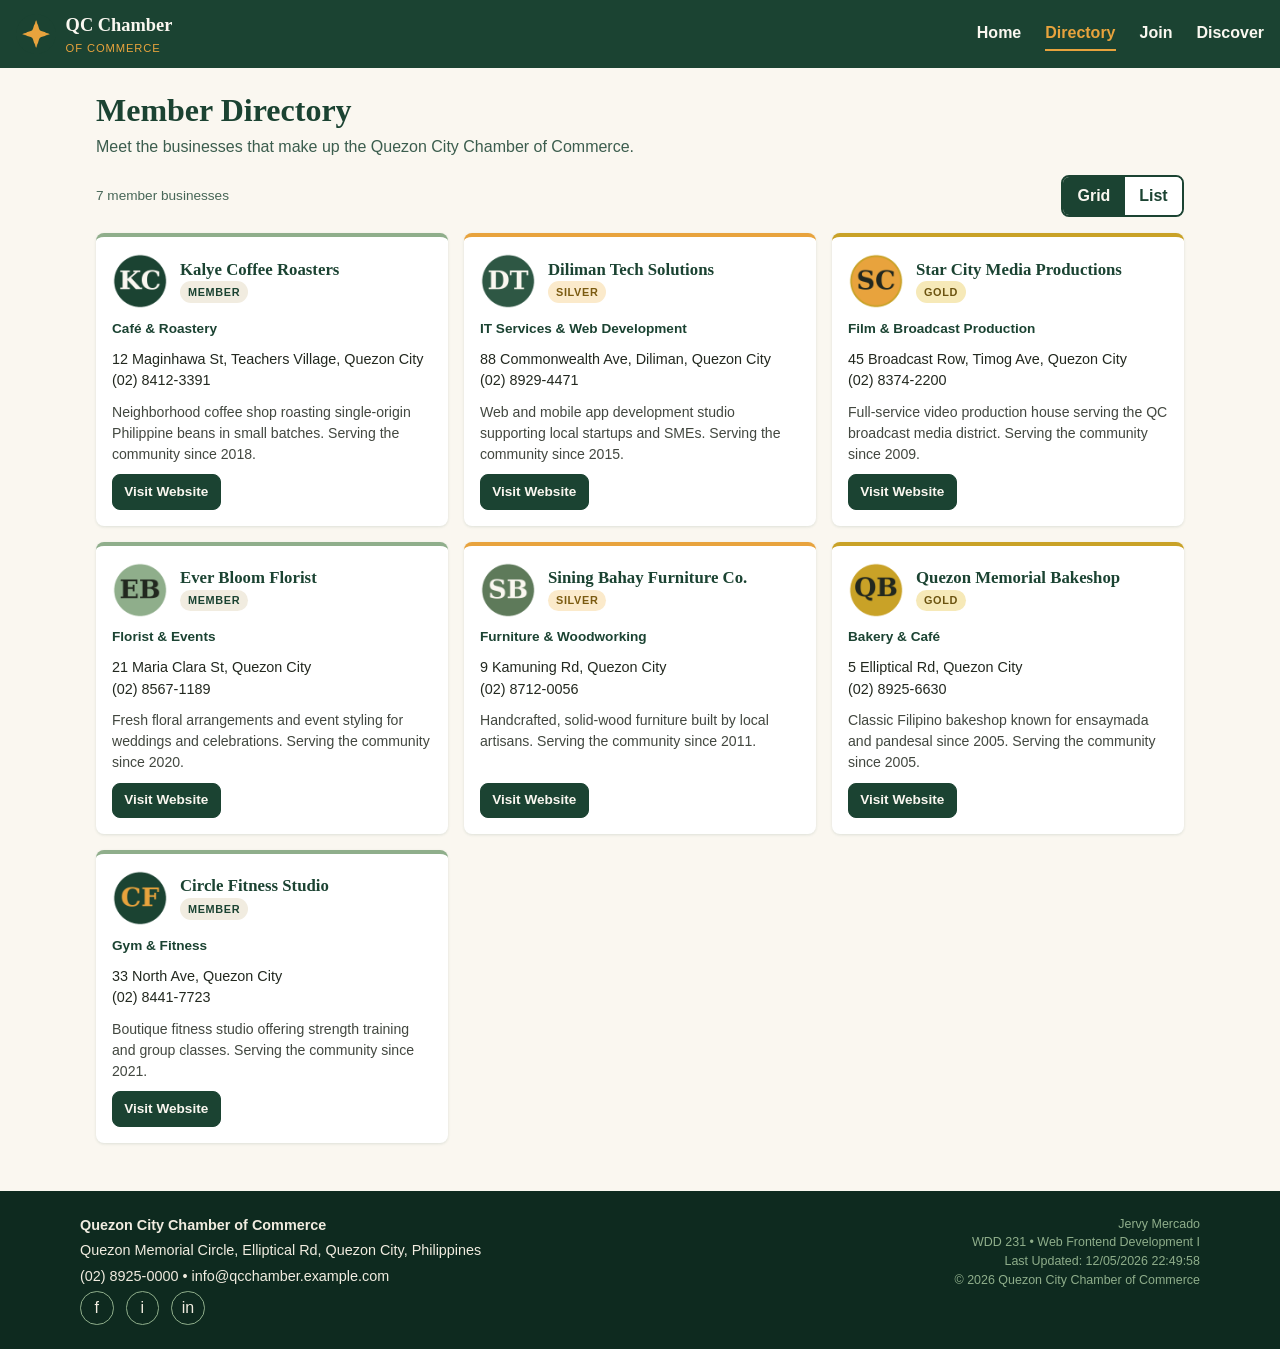
==== chamber/directory.html @ 5184ff25 "Completed week 2 assignment, chamber directory page" ====
<!DOCTYPE html>
<html lang="en">

<head>
  <meta charset="UTF-8" />
  <meta name="viewport" content="width=device-width, initial-scale=1.0" />

  <title>Directory | Quezon City Chamber of Commerce</title>
  <meta name="description"
    content="Browse member businesses of the Quezon City Chamber of Commerce, from neighborhood cafes to the city's media and broadcast production houses." />
  <meta name="author" content="Jervy Mercado" />

  <!-- Favicon -->
  <link rel="icon" type="image/png" href="images/favicon.png" />

  <!-- Facebook / Open Graph meta -->
  <meta property="og:title" content="Quezon City Chamber of Commerce - Directory" />
  <meta property="og:description" content="Browse member businesses of the Quezon City Chamber of Commerce." />
  <meta property="og:image" content="https://jervymercado.github.io/wdd231/chamber/images/og-chamber-directory.png" />
  <meta property="og:url" content="https://jervymercado.github.io/wdd231/chamber/directory.html" />
  <meta property="og:type" content="website" />

  <!-- CSS: normalize first, then small, then larger -->
  <link rel="stylesheet" href="css/normalize.css" />
  <link rel="stylesheet" href="css/small.css" />
  <link rel="stylesheet" href="css/larger.css" />

  <script src="js/directory.js" defer></script>
</head>

<body>

  <header class="site-header">
    <div class="header-flex">
      <div class="brand">
        <img src="images/favicon.png" alt="Quezon City Chamber of Commerce logo" width="40" height="40" />
        <p class="brand-text">
          QC Chamber
          <span>of Commerce</span>
        </p>
      </div>

      <button id="navToggle" class="nav-toggle" aria-expanded="false" aria-controls="primaryNav"
        aria-label="Toggle navigation menu">
        &#9776;
      </button>

      <nav class="primary-nav" id="primaryNav">
        <ul>
          <li><a href="index.html">Home</a></li>
          <li><a href="directory.html" aria-current="page">Directory</a></li>
          <li><a href="join.html">Join</a></li>
          <li><a href="discover.html">Discover</a></li>
        </ul>
      </nav>
    </div>
  </header>

  <main>
    <section class="page-intro">
      <h1>Member Directory</h1>
      <p>Meet the businesses that make up the Quezon City Chamber of Commerce.</p>
    </section>

    <div class="directory-controls">
      <p class="member-count" id="memberCount" aria-live="polite">Loading members&hellip;</p>
      <div class="view-toggle" role="group" aria-label="Choose directory layout">
        <button id="gridViewBtn" aria-pressed="true">Grid</button>
        <button id="listViewBtn" aria-pressed="false">List</button>
      </div>
    </div>

    <section class="directory-list" id="directoryList" aria-live="polite">
      <p>Loading member businesses&hellip;</p>
    </section>
  </main>

  <footer class="site-footer">
    <div class="footer-flex">
      <div class="footer-contact">
        <p><strong>Quezon City Chamber of Commerce</strong></p>
        <p>Quezon Memorial Circle, Elliptical Rd, Quezon City, Philippines</p>
        <p>(02) 8925-0000 &bull; info@qcchamber.example.com</p>
        <div class="footer-social">
          <a href="https://facebook.com" target="_blank" rel="noopener" aria-label="Facebook">f</a>
          <a href="https://instagram.com" target="_blank" rel="noopener" aria-label="Instagram">i</a>
          <a href="https://linkedin.com" target="_blank" rel="noopener" aria-label="LinkedIn">in</a>
        </div>
      </div>

      <div class="footer-meta">
        <p>Jervy Mercado</p>
        <p>WDD 231 &bull; Web Frontend Development I</p>
        <p id="lastModified"></p>
        <p>&copy; <span id="currentYear"></span> Quezon City Chamber of Commerce</p>
      </div>
    </div>
  </footer>

</body>

</html>
---- chamber/css/small.css ----
/* ==========================================================
   Quezon City Chamber of Commerce - base (mobile-first) styles
   Palette: forest green (civic parks) + amber/gold (broadcast &
   film district) - this pairing carries the site's whole identity.
   ========================================================== */

:root {
  --forest: #1b4332;
  --forest-dark: #12302270;
  --forest-deep: #0e2a1f;
  --amber: #e8a33d;
  --gold: #c9a227;
  --ivory: #faf7f0;
  --ivory-dim: #f1ece0;
  --ink: #22281f;
  --sage: #8fae8b;
  --white: #ffffff;

  --font-display: Georgia, "Times New Roman", serif;
  --font-body: "Segoe UI", Verdana, Arial, sans-serif;

  --radius: 0.5rem;
  --gap: 1rem;
}

body {
  font-family: var(--font-body);
  background-color: var(--ivory);
  color: var(--ink);
}

h1, h2, h3 {
  font-family: var(--font-display);
  color: var(--forest);
  line-height: 1.15;
}

/* ---------- Header ---------- */

.site-header {
  background-color: var(--forest);
  color: var(--ivory);
  padding: 0.75rem 1rem;
}

.site-header .header-flex {
  display: flex;
  align-items: center;
  justify-content: space-between;
  gap: 0.75rem;
  flex-wrap: wrap;
}

.site-header .brand {
  display: flex;
  align-items: center;
  gap: 0.6rem;
}

.site-header .brand img {
  width: 2.5rem;
  height: 2.5rem;
  border-radius: 50%;
}

.site-header .brand-text {
  font-family: var(--font-display);
  font-size: 1.15rem;
  font-weight: 700;
  color: var(--ivory);
}

.site-header .brand-text span {
  display: block;
  font-family: var(--font-body);
  font-size: 0.7rem;
  font-weight: 400;
  letter-spacing: 0.08em;
  text-transform: uppercase;
  color: var(--amber);
}

/* Hamburger toggle (simple text glyph, swapped between \2630 / \2715 in JS) */
.nav-toggle {
  width: 2.25rem;
  height: 2.25rem;
  font-size: 1.4rem;
  line-height: 1;
  color: var(--ivory);
}

.primary-nav {
  flex-basis: 100%;
  display: none;
}

.primary-nav.is-open {
  display: block;
}

.primary-nav ul {
  display: flex;
  flex-direction: column;
  border-top: 1px solid var(--forest-dark);
  margin-top: 0.75rem;
}

.primary-nav a {
  display: block;
  padding: 0.75rem 0.25rem;
  font-weight: 600;
  border-bottom: 1px solid var(--forest-dark);
}

.primary-nav a[aria-current="page"] {
  color: var(--amber);
}

/* ---------- Main / hero strip ---------- */

.page-intro {
  padding: 1.5rem 1rem 1rem;
  max-width: 70rem;
  margin: 0 auto;
}

.page-intro h1 {
  font-size: 1.6rem;
  margin-bottom: 0.35rem;
}

.page-intro p {
  color: var(--forest);
  opacity: 0.85;
}

/* ---------- View toggle + controls ---------- */

.directory-controls {
  max-width: 70rem;
  margin: 0 auto;
  padding: 0 1rem 1rem;
  display: flex;
  align-items: center;
  justify-content: space-between;
  gap: 0.75rem;
}

.view-toggle {
  display: flex;
  border: 2px solid var(--forest);
  border-radius: var(--radius);
  overflow: hidden;
}

.view-toggle button {
  padding: 0.45rem 0.9rem;
  font-weight: 600;
  color: var(--forest);
  background-color: var(--white);
}

.view-toggle button.active {
  background-color: var(--forest);
  color: var(--ivory);
}

.member-count {
  font-size: 0.85rem;
  color: var(--forest);
  opacity: 0.8;
}

/* ---------- Member cards ---------- */

.directory-list {
  max-width: 70rem;
  margin: 0 auto;
  padding: 0 1rem 3rem;
  display: grid;
  grid-template-columns: 1fr;
  gap: var(--gap);
}

.member-card {
  background-color: var(--white);
  border-radius: var(--radius);
  padding: 1rem;
  box-shadow: 0 1px 3px rgba(27, 67, 50, 0.12);
  display: flex;
  flex-direction: column;
  gap: 0.6rem;
  border-top: 4px solid var(--sage);
}

.member-card[data-tier="2"] {
  border-top-color: var(--amber);
}

.member-card[data-tier="3"] {
  border-top-color: var(--gold);
}

.member-card .card-top {
  display: flex;
  align-items: center;
  gap: 0.75rem;
}

.member-card img {
  width: 3.5rem;
  height: 3.5rem;
  border-radius: 50%;
  flex-shrink: 0;
}

.member-card h2 {
  font-size: 1.05rem;
}

.member-tier {
  display: inline-block;
  font-size: 0.68rem;
  font-weight: 700;
  letter-spacing: 0.06em;
  text-transform: uppercase;
  padding: 0.15rem 0.5rem;
  border-radius: 999px;
  background-color: var(--ivory-dim);
  color: var(--forest);
  width: fit-content;
}

.member-card[data-tier="2"] .member-tier {
  background-color: #fbeacb;
  color: #7a5a10;
}

.member-card[data-tier="3"] .member-tier {
  background-color: #f6e9b8;
  color: #6b5310;
}

.member-card address {
  font-style: normal;
  font-size: 0.9rem;
}

.member-card .category {
  font-size: 0.85rem;
  color: var(--forest);
  font-weight: 600;
}

.member-card .description {
  font-size: 0.88rem;
  opacity: 0.85;
}

.member-card .card-actions {
  margin-top: auto;
  display: flex;
  gap: 0.5rem;
  flex-wrap: wrap;
}

.member-card .card-actions a {
  font-size: 0.85rem;
  font-weight: 600;
  padding: 0.4rem 0.7rem;
  border-radius: var(--radius);
  border: 1px solid var(--forest);
  color: var(--forest);
}

.member-card .card-actions a.visit {
  background-color: var(--forest);
  color: var(--ivory);
  border-color: var(--forest);
}

/* ---------- List view ---------- */

.directory-list.is-list .member-card {
  flex-direction: row;
  align-items: center;
  flex-wrap: wrap;
  border-top: none;
  border-left: 4px solid var(--sage);
}

.directory-list.is-list .member-card[data-tier="2"] { border-left-color: var(--amber); }
.directory-list.is-list .member-card[data-tier="3"] { border-left-color: var(--gold); }

.directory-list.is-list .member-card .card-top {
  flex: 1 1 14rem;
}

.directory-list.is-list .member-card img {
  display: none;
}

.directory-list.is-list .member-card .description {
  display: none;
}

/* ---------- Footer ---------- */

.site-footer {
  background-color: var(--forest-deep);
  color: var(--ivory-dim);
  padding: 1.5rem 1rem;
}

.footer-flex {
  max-width: 70rem;
  margin: 0 auto;
  display: flex;
  flex-direction: column;
  gap: 1rem;
}

.footer-contact p {
  font-size: 0.9rem;
  margin-bottom: 0.25rem;
}

.footer-social {
  display: flex;
  gap: 0.75rem;
}

.footer-social a {
  width: 2.1rem;
  height: 2.1rem;
  display: flex;
  align-items: center;
  justify-content: center;
  border: 1px solid var(--sage);
  border-radius: 50%;
}

.footer-meta {
  font-size: 0.78rem;
  color: var(--sage);
  border-top: 1px solid var(--forest-dark);
  padding-top: 0.75rem;
}

/* Visually-hidden helper for accessible labels */
.sr-only {
  position: absolute;
  width: 1px;
  height: 1px;
  padding: 0;
  margin: -1px;
  overflow: hidden;
  clip: rect(0, 0, 0, 0);
  white-space: nowrap;
  border: 0;
}

/* focus visibility */
a:focus-visible,
button:focus-visible {
  outline: 3px solid var(--amber);
  outline-offset: 2px;
}
---- chamber/css/larger.css ----
/* ==========================================================
   Enhancements for wider viewports (tablet and up)
   ========================================================== */

@media (min-width: 40em) {
  .nav-toggle {
    display: none;
  }

  .primary-nav {
    display: block;
    flex-basis: auto;
  }

  .primary-nav ul {
    flex-direction: row;
    border-top: none;
    margin-top: 0;
    gap: 1.5rem;
  }

  .primary-nav a {
    padding: 0.25rem 0;
    border-bottom: none;
  }

  .primary-nav a[aria-current="page"] {
    border-bottom: 2px solid var(--amber);
  }

  .page-intro h1 {
    font-size: 2rem;
  }

  .directory-list {
    grid-template-columns: repeat(2, 1fr);
  }

  .footer-flex {
    flex-direction: row;
    justify-content: space-between;
    align-items: flex-start;
  }

  .footer-meta {
    border-top: none;
    padding-top: 0;
    text-align: right;
  }
}

@media (min-width: 60em) {
  .directory-list {
    grid-template-columns: repeat(3, 1fr);
  }

  .directory-list.is-list {
    grid-template-columns: 1fr;
  }
}
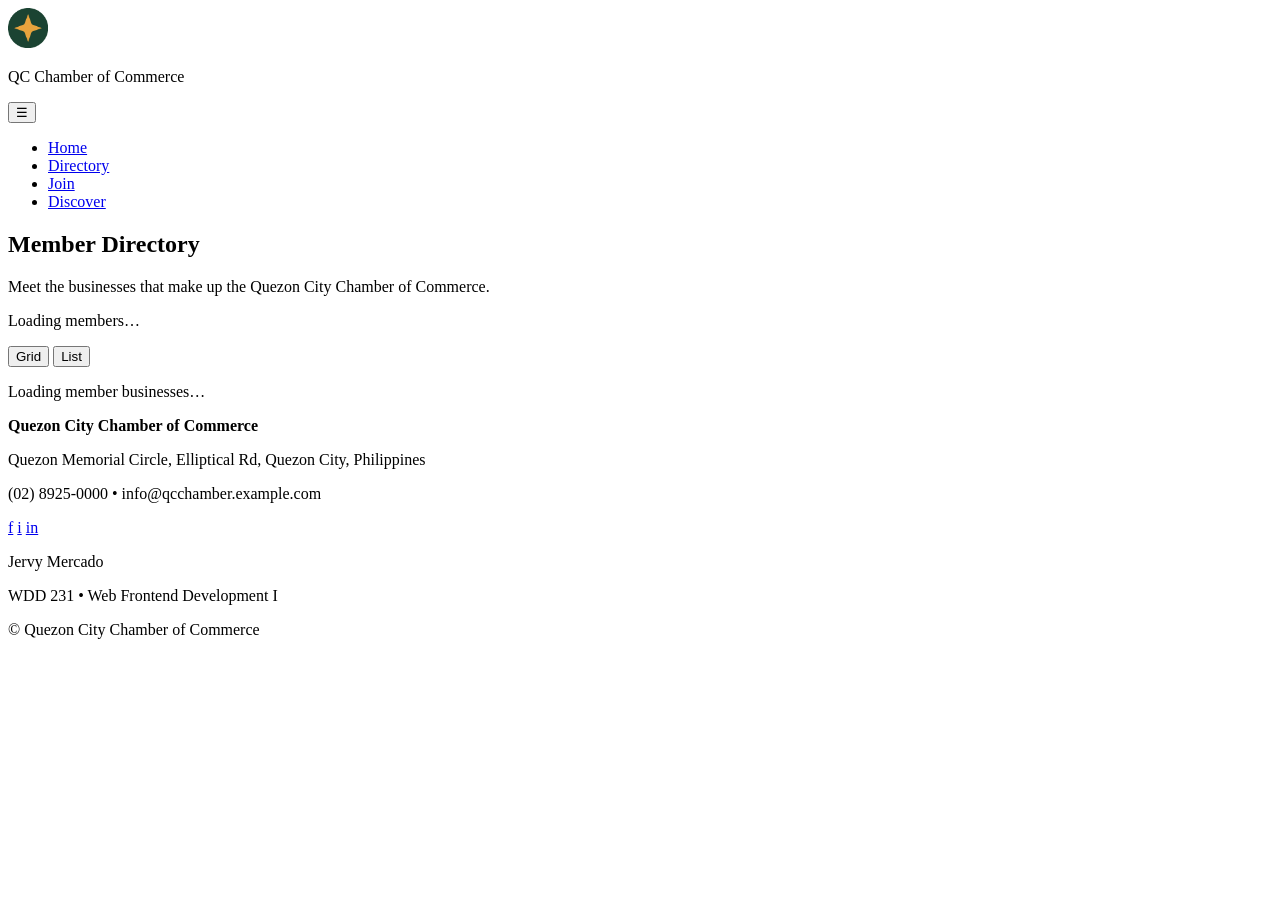
==== commit ba8ab4c3: "Add some changes" ====
--- a/chamber/directory.html
+++ b/chamber/directory.html
@@ -20,12 +20,18 @@
   <meta property="og:url" content="https://jervymercado.github.io/wdd231/chamber/directory.html" />
   <meta property="og:type" content="website" />
 
+  <!-- Fonts -->
+  <link rel="preconnect" href="https://fonts.googleapis.com">
+  <link rel="preconnect" href="https://fonts.gstatic.com" crossorigin>
+  <link href="https://fonts.googleapis.com/css2?family=Fraunces:wght@600;700&family=Inter:wght@400;600&display=swap"
+    rel="stylesheet">
+
   <!-- CSS: normalize first, then small, then larger -->
-  <link rel="stylesheet" href="css/normalize.css" />
-  <link rel="stylesheet" href="css/small.css" />
-  <link rel="stylesheet" href="css/larger.css" />
+  <link rel="stylesheet" href="styles/normalize.css" />
+  <link rel="stylesheet" href="styles/small.css" />
+  <link rel="stylesheet" href="styles/larger.css" />
 
-  <script src="js/directory.js" defer></script>
+  <script src="scripts/directory.js" defer></script>
 </head>
 
 <body>
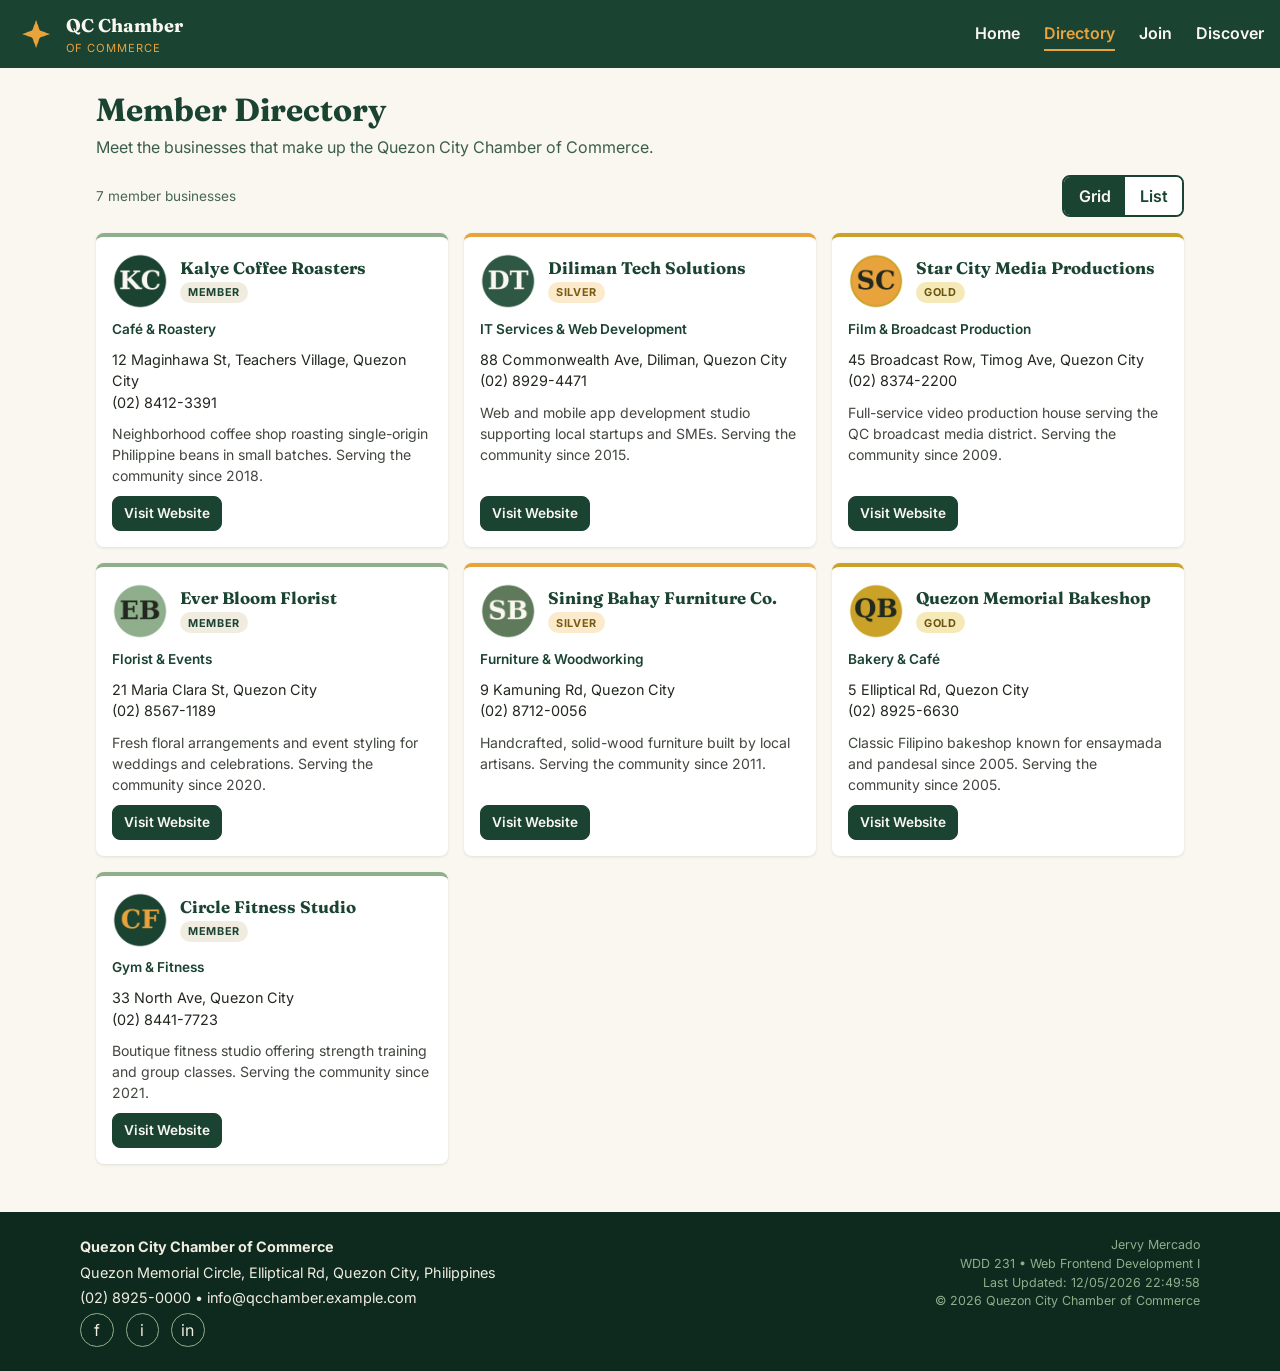
==== commit 28387b9b: "Add chamber home page" ====
--- a/chamber/directory.html
+++ b/chamber/directory.html
@@ -1,13 +1,11 @@
 <!DOCTYPE html>
 <html lang="en">
-
 <head>
   <meta charset="UTF-8" />
   <meta name="viewport" content="width=device-width, initial-scale=1.0" />
 
   <title>Directory | Quezon City Chamber of Commerce</title>
-  <meta name="description"
-    content="Browse member businesses of the Quezon City Chamber of Commerce, from neighborhood cafes to the city's media and broadcast production houses." />
+  <meta name="description" content="Browse member businesses of the Quezon City Chamber of Commerce, from neighborhood cafes to the city's media and broadcast production houses." />
   <meta name="author" content="Jervy Mercado" />
 
   <!-- Favicon -->
@@ -23,17 +21,16 @@
   <!-- Fonts -->
   <link rel="preconnect" href="https://fonts.googleapis.com">
   <link rel="preconnect" href="https://fonts.gstatic.com" crossorigin>
-  <link href="https://fonts.googleapis.com/css2?family=Fraunces:wght@600;700&family=Inter:wght@400;600&display=swap"
-    rel="stylesheet">
+  <link href="https://fonts.googleapis.com/css2?family=Fraunces:wght@600;700&family=Inter:wght@400;600&display=swap" rel="stylesheet">
 
   <!-- CSS: normalize first, then small, then larger -->
   <link rel="stylesheet" href="styles/normalize.css" />
   <link rel="stylesheet" href="styles/small.css" />
   <link rel="stylesheet" href="styles/larger.css" />
 
+  <script src="scripts/common.js" defer></script>
   <script src="scripts/directory.js" defer></script>
 </head>
-
 <body>
 
   <header class="site-header">
@@ -46,8 +43,7 @@
         </p>
       </div>
 
-      <button id="navToggle" class="nav-toggle" aria-expanded="false" aria-controls="primaryNav"
-        aria-label="Toggle navigation menu">
+      <button id="navToggle" class="nav-toggle" aria-expanded="false" aria-controls="primaryNav" aria-label="Toggle navigation menu">
         &#9776;
       </button>
 
@@ -87,7 +83,7 @@
         <p><strong>Quezon City Chamber of Commerce</strong></p>
         <p>Quezon Memorial Circle, Elliptical Rd, Quezon City, Philippines</p>
         <p>(02) 8925-0000 &bull; info@qcchamber.example.com</p>
-        <div class="footer-social">
+          <div class="footer-social">
           <a href="https://facebook.com" target="_blank" rel="noopener" aria-label="Facebook">f</a>
           <a href="https://instagram.com" target="_blank" rel="noopener" aria-label="Instagram">i</a>
           <a href="https://linkedin.com" target="_blank" rel="noopener" aria-label="LinkedIn">in</a>
@@ -104,5 +100,4 @@
   </footer>
 
 </body>
-
-</html>+</html>
--- a/chamber/styles/small.css
+++ b/chamber/styles/small.css
@@ -0,0 +1,556 @@
+/* ==========================================================
+   Quezon City Chamber of Commerce - base (mobile-first) styles
+   Palette: forest green (civic parks) + amber/gold (broadcast &
+   film district) - this pairing carries the site's whole identity.
+   ========================================================== */
+
+:root {
+  --forest: #1b4332;
+  --forest-dark: #12302270;
+  --forest-deep: #0e2a1f;
+  --amber: #e8a33d;
+  --gold: #c9a227;
+  --ivory: #faf7f0;
+  --ivory-dim: #f1ece0;
+  --ink: #22281f;
+  --sage: #8fae8b;
+  --white: #ffffff;
+
+  --font-display: "Fraunces", Georgia, serif;
+  --font-body: "Inter", "Segoe UI", sans-serif;
+
+  --radius: 0.5rem;
+  --gap: 1rem;
+}
+
+body {
+  font-family: var(--font-body);
+  background-color: var(--ivory);
+  color: var(--ink);
+}
+
+h1, h2, h3 {
+  font-family: var(--font-display);
+  color: var(--forest);
+  line-height: 1.15;
+}
+
+/* ---------- Header ---------- */
+
+.site-header {
+  background-color: var(--forest);
+  color: var(--ivory);
+  padding: 0.75rem 1rem;
+}
+
+.site-header .header-flex {
+  display: flex;
+  align-items: center;
+  justify-content: space-between;
+  gap: 0.75rem;
+  flex-wrap: wrap;
+}
+
+.site-header .brand {
+  display: flex;
+  align-items: center;
+  gap: 0.6rem;
+}
+
+.site-header .brand img {
+  width: 2.5rem;
+  height: 2.5rem;
+  border-radius: 50%;
+}
+
+.site-header .brand-text {
+  font-family: var(--font-display);
+  font-size: 1.15rem;
+  font-weight: 700;
+  color: var(--ivory);
+}
+
+.site-header .brand-text span {
+  display: block;
+  font-family: var(--font-body);
+  font-size: 0.7rem;
+  font-weight: 400;
+  letter-spacing: 0.08em;
+  text-transform: uppercase;
+  color: var(--amber);
+}
+
+/* Hamburger toggle (simple text glyph, swapped between \2630 / \2715 in JS) */
+.nav-toggle {
+  width: 2.25rem;
+  height: 2.25rem;
+  font-size: 1.4rem;
+  line-height: 1;
+  color: var(--ivory);
+}
+
+.primary-nav {
+  flex-basis: 100%;
+  display: none;
+}
+
+.primary-nav.is-open {
+  display: block;
+}
+
+.primary-nav ul {
+  display: flex;
+  flex-direction: column;
+  border-top: 1px solid var(--forest-dark);
+  margin-top: 0.75rem;
+}
+
+.primary-nav a {
+  display: block;
+  padding: 0.75rem 0.25rem;
+  font-weight: 600;
+  border-bottom: 1px solid var(--forest-dark);
+}
+
+.primary-nav a[aria-current="page"] {
+  color: var(--amber);
+}
+
+/* ---------- Main / hero strip ---------- */
+
+.page-intro {
+  padding: 1.5rem 1rem 1rem;
+  max-width: 70rem;
+  margin: 0 auto;
+}
+
+.page-intro h1 {
+  font-size: 1.6rem;
+  margin-bottom: 0.35rem;
+}
+
+.page-intro p {
+  color: var(--forest);
+  opacity: 0.85;
+}
+
+/* ---------- View toggle + controls ---------- */
+
+.directory-controls {
+  max-width: 70rem;
+  margin: 0 auto;
+  padding: 0 1rem 1rem;
+  display: flex;
+  align-items: center;
+  justify-content: space-between;
+  gap: 0.75rem;
+}
+
+.view-toggle {
+  display: flex;
+  border: 2px solid var(--forest);
+  border-radius: var(--radius);
+  overflow: hidden;
+}
+
+.view-toggle button {
+  padding: 0.45rem 0.9rem;
+  font-weight: 600;
+  color: var(--forest);
+  background-color: var(--white);
+}
+
+.view-toggle button.active {
+  background-color: var(--forest);
+  color: var(--ivory);
+}
+
+.member-count {
+  font-size: 0.85rem;
+  color: var(--forest);
+  opacity: 0.8;
+}
+
+/* ---------- Member cards ---------- */
+
+.directory-list {
+  max-width: 70rem;
+  margin: 0 auto;
+  padding: 0 1rem 3rem;
+  display: grid;
+  grid-template-columns: 1fr;
+  gap: var(--gap);
+}
+
+.member-card {
+  background-color: var(--white);
+  border-radius: var(--radius);
+  padding: 1rem;
+  box-shadow: 0 1px 3px rgba(27, 67, 50, 0.12);
+  display: flex;
+  flex-direction: column;
+  gap: 0.6rem;
+  border-top: 4px solid var(--sage);
+}
+
+.member-card[data-tier="2"] {
+  border-top-color: var(--amber);
+}
+
+.member-card[data-tier="3"] {
+  border-top-color: var(--gold);
+}
+
+.member-card .card-top {
+  display: flex;
+  align-items: center;
+  gap: 0.75rem;
+}
+
+.member-card img {
+  width: 3.5rem;
+  height: 3.5rem;
+  border-radius: 50%;
+  flex-shrink: 0;
+}
+
+.member-card h2 {
+  font-size: 1.05rem;
+}
+
+.member-tier {
+  display: inline-block;
+  font-size: 0.68rem;
+  font-weight: 700;
+  letter-spacing: 0.06em;
+  text-transform: uppercase;
+  padding: 0.15rem 0.5rem;
+  border-radius: 999px;
+  background-color: var(--ivory-dim);
+  color: var(--forest);
+  width: fit-content;
+}
+
+.member-card[data-tier="2"] .member-tier {
+  background-color: #fbeacb;
+  color: #7a5a10;
+}
+
+.member-card[data-tier="3"] .member-tier {
+  background-color: #f6e9b8;
+  color: #6b5310;
+}
+
+.member-card address {
+  font-style: normal;
+  font-size: 0.9rem;
+}
+
+.member-card .category {
+  font-size: 0.85rem;
+  color: var(--forest);
+  font-weight: 600;
+}
+
+.member-card .description {
+  font-size: 0.88rem;
+  opacity: 0.85;
+}
+
+.member-card .card-actions {
+  margin-top: auto;
+  display: flex;
+  gap: 0.5rem;
+  flex-wrap: wrap;
+}
+
+.member-card .card-actions a {
+  font-size: 0.85rem;
+  font-weight: 600;
+  padding: 0.4rem 0.7rem;
+  border-radius: var(--radius);
+  border: 1px solid var(--forest);
+  color: var(--forest);
+}
+
+.member-card .card-actions a.visit {
+  background-color: var(--forest);
+  color: var(--ivory);
+  border-color: var(--forest);
+}
+
+/* ---------- List view ---------- */
+
+.directory-list.is-list .member-card {
+  flex-direction: row;
+  align-items: center;
+  flex-wrap: wrap;
+  border-top: none;
+  border-left: 4px solid var(--sage);
+}
+
+.directory-list.is-list .member-card[data-tier="2"] { border-left-color: var(--amber); }
+.directory-list.is-list .member-card[data-tier="3"] { border-left-color: var(--gold); }
+
+.directory-list.is-list .member-card .card-top {
+  flex: 1 1 14rem;
+}
+
+.directory-list.is-list .member-card img {
+  display: none;
+}
+
+.directory-list.is-list .member-card .description {
+  display: none;
+}
+
+/* ---------- Hero (home page) ---------- */
+
+.hero {
+  position: relative;
+}
+
+.hero-image {
+  width: 100%;
+  height: 55vh;
+  min-height: 18rem;
+  object-fit: cover;
+}
+
+.hero-overlay {
+  position: absolute;
+  inset: 0;
+  display: flex;
+  flex-direction: column;
+  justify-content: center;
+  align-items: flex-start;
+  gap: 0.6rem;
+  padding: 1.5rem;
+  background: linear-gradient(180deg, rgba(14, 42, 31, 0.15) 0%, rgba(14, 42, 31, 0.75) 100%);
+}
+
+.hero-overlay h1 {
+  color: var(--ivory);
+  font-size: 1.6rem;
+  max-width: 22rem;
+}
+
+.hero-overlay p {
+  color: var(--ivory-dim);
+  max-width: 22rem;
+}
+
+.cta-button {
+  display: inline-block;
+  margin-top: 0.4rem;
+  padding: 0.65rem 1.3rem;
+  background-color: var(--amber);
+  color: var(--forest-deep);
+  font-weight: 700;
+  border-radius: var(--radius);
+}
+
+/* ---------- Sections shared layout (home page) ---------- */
+
+.events, .weather, .spotlights {
+  max-width: 70rem;
+  margin: 0 auto;
+  padding: 2rem 1rem;
+}
+
+.events h2, .weather h2, .spotlights h2 {
+  margin-bottom: 1rem;
+}
+
+/* ---------- Events ---------- */
+
+.events-list {
+  display: flex;
+  flex-direction: column;
+  gap: 0.9rem;
+}
+
+.events-list li {
+  display: flex;
+  gap: 1rem;
+  align-items: flex-start;
+  background-color: var(--white);
+  border-radius: var(--radius);
+  padding: 0.9rem;
+  box-shadow: 0 1px 3px rgba(27, 67, 50, 0.12);
+}
+
+.event-date {
+  flex-shrink: 0;
+  background-color: var(--forest);
+  color: var(--ivory);
+  font-weight: 700;
+  font-size: 0.85rem;
+  padding: 0.4rem 0.6rem;
+  border-radius: var(--radius);
+  min-width: 3.5rem;
+  text-align: center;
+}
+
+.events-list h3 {
+  font-size: 1rem;
+}
+
+.events-list p {
+  font-size: 0.88rem;
+  opacity: 0.85;
+}
+
+/* ---------- Weather ---------- */
+
+.weather-current {
+  display: flex;
+  align-items: center;
+  gap: 0.75rem;
+  background-color: var(--white);
+  border-radius: var(--radius);
+  padding: 1rem;
+  box-shadow: 0 1px 3px rgba(27, 67, 50, 0.12);
+  margin-bottom: 1rem;
+}
+
+.current-temp {
+  font-family: var(--font-display);
+  font-size: 1.8rem;
+  color: var(--forest);
+}
+
+.current-desc {
+  text-transform: capitalize;
+  color: var(--forest);
+  opacity: 0.85;
+}
+
+.weather-forecast {
+  display: grid;
+  grid-template-columns: repeat(3, 1fr);
+  gap: 0.75rem;
+}
+
+.forecast-day {
+  background-color: var(--white);
+  border-radius: var(--radius);
+  padding: 0.75rem 0.5rem;
+  text-align: center;
+  box-shadow: 0 1px 3px rgba(27, 67, 50, 0.12);
+}
+
+.forecast-label {
+  font-weight: 700;
+  color: var(--forest);
+  font-size: 0.85rem;
+}
+
+.forecast-temp {
+  font-weight: 600;
+}
+
+/* ---------- Spotlights ---------- */
+
+.spotlight-grid {
+  display: grid;
+  grid-template-columns: 1fr;
+  gap: var(--gap);
+}
+
+.spotlight-card {
+  background-color: var(--white);
+  border-radius: var(--radius);
+  padding: 1rem;
+  box-shadow: 0 1px 3px rgba(27, 67, 50, 0.12);
+  text-align: center;
+  border-top: 4px solid var(--amber);
+}
+
+.spotlight-card[data-tier="3"] {
+  border-top-color: var(--gold);
+}
+
+.spotlight-card img {
+  margin: 0 auto 0.5rem;
+  border-radius: 50%;
+}
+
+.spotlight-card address {
+  font-style: normal;
+  font-size: 0.85rem;
+  margin: 0.4rem 0 0.7rem;
+}
+
+.spotlight-card .visit {
+  display: inline-block;
+  font-size: 0.85rem;
+  font-weight: 600;
+  padding: 0.4rem 0.8rem;
+  border-radius: var(--radius);
+  background-color: var(--forest);
+  color: var(--ivory);
+}
+
+/* ---------- Footer ---------- */
+
+.site-footer {
+  background-color: var(--forest-deep);
+  color: var(--ivory-dim);
+  padding: 1.5rem 1rem;
+}
+
+.footer-flex {
+  max-width: 70rem;
+  margin: 0 auto;
+  display: flex;
+  flex-direction: column;
+  gap: 1rem;
+}
+
+.footer-contact p {
+  font-size: 0.9rem;
+  margin-bottom: 0.25rem;
+}
+
+.footer-social {
+  display: flex;
+  gap: 0.75rem;
+}
+
+.footer-social a {
+  width: 2.1rem;
+  height: 2.1rem;
+  display: flex;
+  align-items: center;
+  justify-content: center;
+  border: 1px solid var(--sage);
+  border-radius: 50%;
+}
+
+.footer-meta {
+  font-size: 0.78rem;
+  color: var(--sage);
+  border-top: 1px solid var(--forest-dark);
+  padding-top: 0.75rem;
+}
+
+/* Visually-hidden helper for accessible labels */
+.sr-only {
+  position: absolute;
+  width: 1px;
+  height: 1px;
+  padding: 0;
+  margin: -1px;
+  overflow: hidden;
+  clip: rect(0, 0, 0, 0);
+  white-space: nowrap;
+  border: 0;
+}
+
+/* focus visibility */
+a:focus-visible,
+button:focus-visible {
+  outline: 3px solid var(--amber);
+  outline-offset: 2px;
+}
--- a/chamber/styles/larger.css
+++ b/chamber/styles/larger.css
@@ -0,0 +1,74 @@
+/* ==========================================================
+   Enhancements for wider viewports (tablet and up)
+   ========================================================== */
+
+@media (min-width: 40em) {
+  .nav-toggle {
+    display: none;
+  }
+
+  .primary-nav {
+    display: block;
+    flex-basis: auto;
+  }
+
+  .primary-nav ul {
+    flex-direction: row;
+    border-top: none;
+    margin-top: 0;
+    gap: 1.5rem;
+  }
+
+  .primary-nav a {
+    padding: 0.25rem 0;
+    border-bottom: none;
+  }
+
+  .primary-nav a[aria-current="page"] {
+    border-bottom: 2px solid var(--amber);
+  }
+
+  .page-intro h1 {
+    font-size: 2rem;
+  }
+
+  .directory-list {
+    grid-template-columns: repeat(2, 1fr);
+  }
+
+  .footer-flex {
+    flex-direction: row;
+    justify-content: space-between;
+    align-items: flex-start;
+  }
+
+  .footer-meta {
+    border-top: none;
+    padding-top: 0;
+    text-align: right;
+  }
+
+  .hero-overlay h1 {
+    font-size: 2.4rem;
+    max-width: 32rem;
+  }
+
+  .hero-overlay p {
+    font-size: 1.1rem;
+    max-width: 32rem;
+  }
+
+  .spotlight-grid {
+    grid-template-columns: repeat(3, 1fr);
+  }
+}
+
+@media (min-width: 60em) {
+  .directory-list {
+    grid-template-columns: repeat(3, 1fr);
+  }
+
+  .directory-list.is-list {
+    grid-template-columns: 1fr;
+  }
+}
